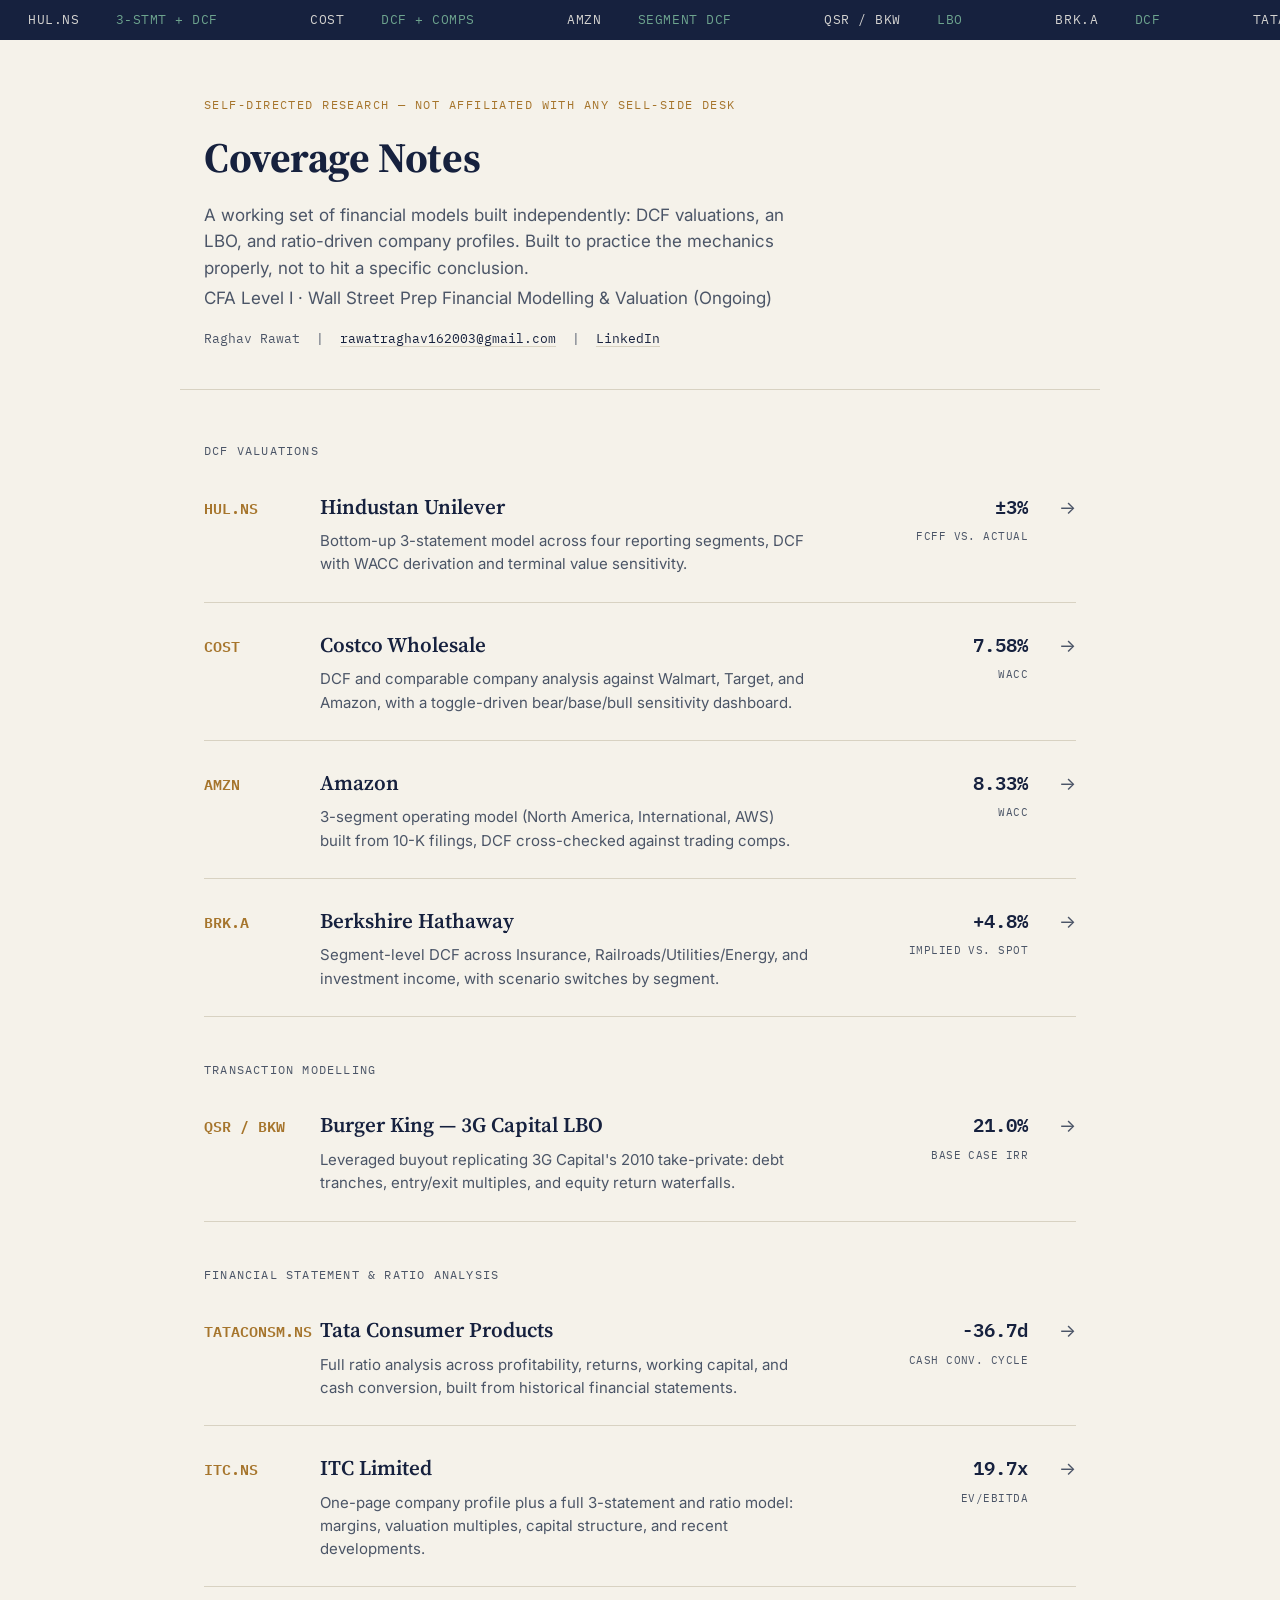
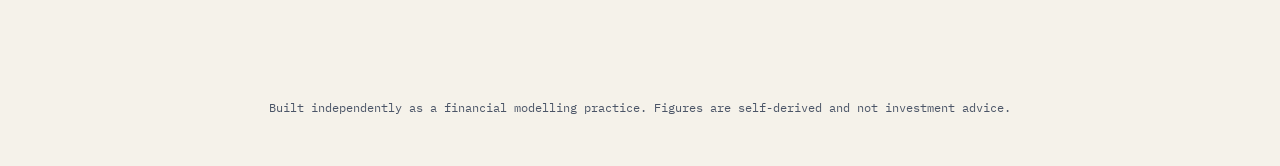
==== index.html @ a3c68723 "Add files via upload" ====
<!DOCTYPE html>
<html lang="en">
<head>
<meta charset="UTF-8">
<meta name="viewport" content="width=device-width, initial-scale=1.0">
<title>Raghav Rawat — Coverage Notes</title>
<link rel="stylesheet" href="style.css">
</head>
<body>

<div class="ticker-strip">
  <span>HUL.NS <span class="pos">3-STMT + DCF</span></span>
  <span>COST <span class="pos">DCF + COMPS</span></span>
  <span>AMZN <span class="pos">SEGMENT DCF</span></span>
  <span>QSR / BKW <span class="pos">LBO</span></span>
  <span>BRK.A <span class="pos">DCF</span></span>
  <span>TATACONSM.NS <span class="pos">RATIO ANALYSIS</span></span>
  <span>ITC.NS <span class="pos">PROFILE + RATIOS</span></span>
</div>

<div class="masthead">
  <p class="eyebrow">Self-Directed Research — Not Affiliated With Any Sell-Side Desk</p>
  <h1>Coverage Notes</h1>
  <p class="dek">A working set of financial models built independently: DCF valuations, an LBO, and ratio-driven company profiles. Built to practice the mechanics properly, not to hit a specific conclusion.</p>
  <p class="dek">CFA Level I &middot; Wall Street Prep Financial Modelling &amp; Valuation (Ongoing)</p>
  <p class="byline">Raghav Rawat &nbsp;|&nbsp; <a href="mailto:rawatraghav162003@gmail.com">rawatraghav162003@gmail.com</a> &nbsp;|&nbsp; <a href="https://linkedin.com/in/YOUR-LINKEDIN-HANDLE">LinkedIn</a></p>
</div>

<div class="coverage">

  <p class="section-label">DCF Valuations</p>

  <a class="coverage-note" href="models/hul.html">
    <span class="ticker">HUL.NS</span>
    <span class="body">
      <h2>Hindustan Unilever</h2>
      <p>Bottom-up 3-statement model across four reporting segments, DCF with WACC derivation and terminal value sensitivity.</p>
    </span>
    <span class="metric"><span class="val">±3%</span><span class="lbl">FCFF vs. Actual</span></span>
    <span class="arrow">→</span>
  </a>

  <a class="coverage-note" href="models/costco.html">
    <span class="ticker">COST</span>
    <span class="body">
      <h2>Costco Wholesale</h2>
      <p>DCF and comparable company analysis against Walmart, Target, and Amazon, with a toggle-driven bear/base/bull sensitivity dashboard.</p>
    </span>
    <span class="metric"><span class="val">7.58%</span><span class="lbl">WACC</span></span>
    <span class="arrow">→</span>
  </a>

  <a class="coverage-note" href="models/amazon.html">
    <span class="ticker">AMZN</span>
    <span class="body">
      <h2>Amazon</h2>
      <p>3-segment operating model (North America, International, AWS) built from 10-K filings, DCF cross-checked against trading comps.</p>
    </span>
    <span class="metric"><span class="val">8.33%</span><span class="lbl">WACC</span></span>
    <span class="arrow">→</span>
  </a>

  <a class="coverage-note" href="models/berkshire.html">
    <span class="ticker">BRK.A</span>
    <span class="body">
      <h2>Berkshire Hathaway</h2>
      <p>Segment-level DCF across Insurance, Railroads/Utilities/Energy, and investment income, with scenario switches by segment.</p>
    </span>
    <span class="metric"><span class="val">+4.8%</span><span class="lbl">Implied vs. Spot</span></span>
    <span class="arrow">→</span>
  </a>

  <p class="section-label">Transaction Modelling</p>

  <a class="coverage-note" href="models/burger-king.html">
    <span class="ticker">QSR / BKW</span>
    <span class="body">
      <h2>Burger King — 3G Capital LBO</h2>
      <p>Leveraged buyout replicating 3G Capital's 2010 take-private: debt tranches, entry/exit multiples, and equity return waterfalls.</p>
    </span>
    <span class="metric"><span class="val">21.0%</span><span class="lbl">Base Case IRR</span></span>
    <span class="arrow">→</span>
  </a>

  <p class="section-label">Financial Statement &amp; Ratio Analysis</p>

  <a class="coverage-note" href="models/tata-consumer.html">
    <span class="ticker">TATACONSM.NS</span>
    <span class="body">
      <h2>Tata Consumer Products</h2>
      <p>Full ratio analysis across profitability, returns, working capital, and cash conversion, built from historical financial statements.</p>
    </span>
    <span class="metric"><span class="val">-36.7d</span><span class="lbl">Cash Conv. Cycle</span></span>
    <span class="arrow">→</span>
  </a>

  <a class="coverage-note" href="models/itc.html">
    <span class="ticker">ITC.NS</span>
    <span class="body">
      <h2>ITC Limited</h2>
      <p>One-page company profile plus a full 3-statement and ratio model: margins, valuation multiples, capital structure, and recent developments.</p>
    </span>
    <span class="metric"><span class="val">19.7x</span><span class="lbl">EV/EBITDA</span></span>
    <span class="arrow">→</span>
  </a>

</div>

<footer class="site-footer">Built independently as a financial modelling practice. Figures are self-derived and not investment advice.</footer>

</body>
</html>
---- style.css ----
@import url('https://fonts.googleapis.com/css2?family=Source+Serif+4:opsz,wght@8..60,400;8..60,600;8..60,700&family=IBM+Plex+Mono:wght@400;500;600&family=Inter:wght@400;500;600&display=swap');

:root {
  --paper: #F5F2EA;
  --paper-raised: #FBF9F3;
  --ink: #16213E;
  --ink-soft: #4B5567;
  --rule: #D8D2C2;
  --gold: #A6752C;
  --green: #2F6B4F;
  --red: #8C3B3B;
}

* { box-sizing: border-box; }

body {
  margin: 0;
  background: var(--paper);
  color: var(--ink);
  font-family: 'Inter', -apple-system, sans-serif;
  font-size: 16px;
  line-height: 1.55;
}

a { color: var(--ink); text-decoration: none; }

.mono {
  font-family: 'IBM Plex Mono', monospace;
}

.serif {
  font-family: 'Source Serif 4', serif;
}

/* Ticker strip */
.ticker-strip {
  background: var(--ink);
  color: var(--paper);
  font-family: 'IBM Plex Mono', monospace;
  font-size: 13px;
  letter-spacing: 0.04em;
  padding: 10px 0;
  overflow: hidden;
  white-space: nowrap;
}
.ticker-strip span {
  display: inline-block;
  padding: 0 28px;
  opacity: 0.85;
}
.ticker-strip span.pos { color: #8FD6AE; }
.ticker-strip span.neg { color: #E3A3A3; }

/* Header / masthead */
.masthead {
  max-width: 920px;
  margin: 0 auto;
  padding: 56px 24px 28px;
  border-bottom: 1px solid var(--rule);
}
.masthead .eyebrow {
  font-family: 'IBM Plex Mono', monospace;
  font-size: 12px;
  letter-spacing: 0.12em;
  text-transform: uppercase;
  color: var(--gold);
  margin: 0 0 10px;
}
.masthead h1 {
  font-family: 'Source Serif 4', serif;
  font-weight: 700;
  font-size: 42px;
  margin: 0 0 12px;
  letter-spacing: -0.01em;
}
.masthead p.dek {
  font-size: 17px;
  color: var(--ink-soft);
  max-width: 620px;
  margin: 0 0 4px;
}
.masthead .byline {
  font-family: 'IBM Plex Mono', monospace;
  font-size: 12.5px;
  color: var(--ink-soft);
  margin-top: 18px;
}
.masthead .byline a { border-bottom: 1px solid var(--rule); }
.masthead .byline a:hover { border-color: var(--ink); }

/* Coverage list (index page) */
.coverage {
  max-width: 920px;
  margin: 0 auto;
  padding: 8px 24px 80px;
}
.coverage-note {
  display: grid;
  grid-template-columns: 96px 1fr 200px 28px;
  align-items: baseline;
  gap: 20px;
  padding: 26px 0;
  border-bottom: 1px solid var(--rule);
  transition: padding-left 0.15s ease;
}
.coverage-note:hover { padding-left: 6px; }
.coverage-note .ticker {
  font-family: 'IBM Plex Mono', monospace;
  font-weight: 600;
  font-size: 15px;
  color: var(--gold);
}
.coverage-note .body h2 {
  font-family: 'Source Serif 4', serif;
  font-size: 21px;
  margin: 0 0 6px;
  font-weight: 600;
}
.coverage-note .body p {
  margin: 0;
  color: var(--ink-soft);
  font-size: 15px;
}
.coverage-note .metric {
  text-align: right;
  font-family: 'IBM Plex Mono', monospace;
}
.coverage-note .metric .val {
  font-size: 19px;
  font-weight: 600;
  display: block;
}
.coverage-note .metric .lbl {
  font-size: 11px;
  color: var(--ink-soft);
  letter-spacing: 0.04em;
  text-transform: uppercase;
}
.coverage-note .arrow {
  text-align: right;
  color: var(--ink-soft);
  font-size: 18px;
}
.coverage-note:hover .arrow { color: var(--gold); }

.section-label {
  font-family: 'IBM Plex Mono', monospace;
  font-size: 12px;
  letter-spacing: 0.1em;
  text-transform: uppercase;
  color: var(--ink-soft);
  margin: 44px 0 4px;
}

/* Model note page */
.note {
  max-width: 780px;
  margin: 0 auto;
  padding: 48px 24px 100px;
}
.note-header {
  display: flex;
  justify-content: space-between;
  align-items: flex-start;
  border-bottom: 2px solid var(--ink);
  padding-bottom: 18px;
  margin-bottom: 28px;
  flex-wrap: wrap;
  gap: 12px;
}
.note-header .ticker-block .ticker {
  font-family: 'IBM Plex Mono', monospace;
  font-weight: 600;
  font-size: 22px;
  color: var(--gold);
}
.note-header .ticker-block .name {
  font-family: 'Source Serif 4', serif;
  font-size: 26px;
  font-weight: 700;
  margin-top: 2px;
}
.note-header .tag {
  font-family: 'IBM Plex Mono', monospace;
  font-size: 11.5px;
  letter-spacing: 0.06em;
  text-transform: uppercase;
  color: var(--ink-soft);
  text-align: right;
}
.note .thesis {
  font-family: 'Source Serif 4', serif;
  font-size: 19px;
  line-height: 1.5;
  color: var(--ink);
  margin: 0 0 32px;
  padding-left: 16px;
  border-left: 3px solid var(--gold);
}

.grid-2 {
  display: grid;
  grid-template-columns: 1fr 1fr;
  gap: 28px;
  margin-bottom: 36px;
}
@media (max-width: 620px) { .grid-2 { grid-template-columns: 1fr; } }

.card {
  background: var(--paper-raised);
  border: 1px solid var(--rule);
  border-radius: 3px;
  padding: 20px 22px;
}
.card h3 {
  font-family: 'IBM Plex Mono', monospace;
  font-size: 12px;
  letter-spacing: 0.08em;
  text-transform: uppercase;
  color: var(--ink-soft);
  margin: 0 0 14px;
}
.card ul { margin: 0; padding-left: 18px; }
.card li { margin-bottom: 8px; font-size: 14.5px; }

.hero-metric {
  text-align: center;
  padding: 30px 20px;
  margin: 0 0 36px;
  background: var(--ink);
  border-radius: 4px;
}
.hero-metric .val {
  font-family: 'IBM Plex Mono', monospace;
  font-size: 44px;
  font-weight: 600;
  color: var(--paper);
  display: block;
}
.hero-metric .lbl {
  font-family: 'IBM Plex Mono', monospace;
  font-size: 12px;
  letter-spacing: 0.08em;
  text-transform: uppercase;
  color: #B9C2D4;
  margin-top: 6px;
  display: block;
}
.hero-metric .sub {
  color: #8FD6AE;
  font-family: 'IBM Plex Mono', monospace;
  font-size: 13px;
  margin-top: 8px;
  display: block;
}

table.sens {
  width: 100%;
  border-collapse: collapse;
  font-family: 'IBM Plex Mono', monospace;
  font-size: 13.5px;
  margin-bottom: 36px;
}
table.sens th, table.sens td {
  border: 1px solid var(--rule);
  padding: 9px 12px;
  text-align: right;
}
table.sens th {
  background: var(--ink);
  color: var(--paper);
  font-weight: 500;
  letter-spacing: 0.02em;
}
table.sens td:first-child, table.sens th:first-child { text-align: left; }
table.sens tr:nth-child(even) td { background: var(--paper-raised); }

.placeholder {
  background: #FCF3E3;
  border: 1px dashed var(--gold);
  color: #6B4E1B;
  font-size: 13.5px;
  padding: 10px 14px;
  border-radius: 3px;
  margin-bottom: 20px;
}

.download-row {
  display: flex;
  gap: 12px;
  margin-bottom: 40px;
  flex-wrap: wrap;
}
.btn {
  display: inline-block;
  font-family: 'IBM Plex Mono', monospace;
  font-size: 13px;
  padding: 11px 18px;
  border: 1px solid var(--ink);
  border-radius: 3px;
  color: var(--ink);
  transition: background 0.15s ease, color 0.15s ease;
}
.btn:hover { background: var(--ink); color: var(--paper); }
.btn.primary { background: var(--gold); border-color: var(--gold); color: var(--paper); }
.btn.primary:hover { background: #8B5F22; }

.note-footer {
  border-top: 1px solid var(--rule);
  padding-top: 18px;
  margin-top: 20px;
  font-family: 'IBM Plex Mono', monospace;
  font-size: 12.5px;
  color: var(--ink-soft);
}
.note-footer a { color: var(--gold); }

footer.site-footer {
  text-align: center;
  padding: 32px 24px 48px;
  font-family: 'IBM Plex Mono', monospace;
  font-size: 12px;
  color: var(--ink-soft);
}
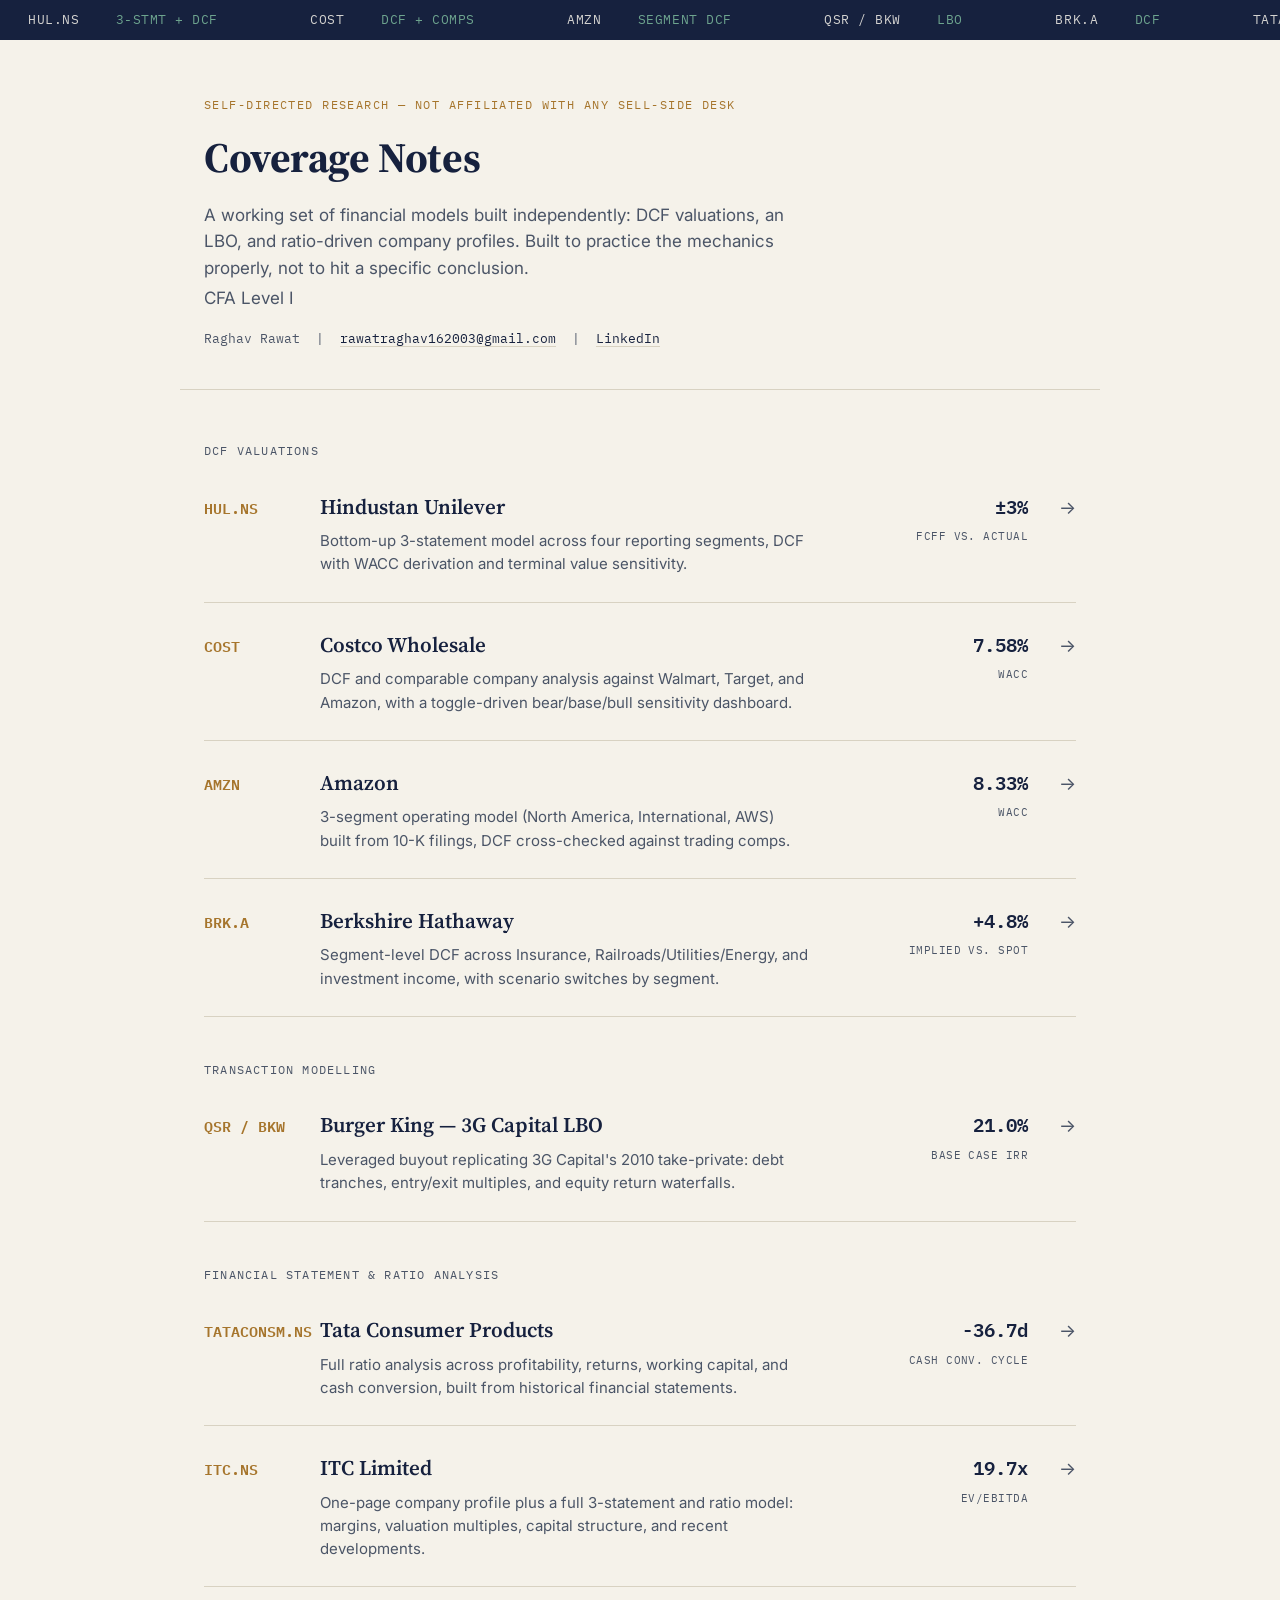
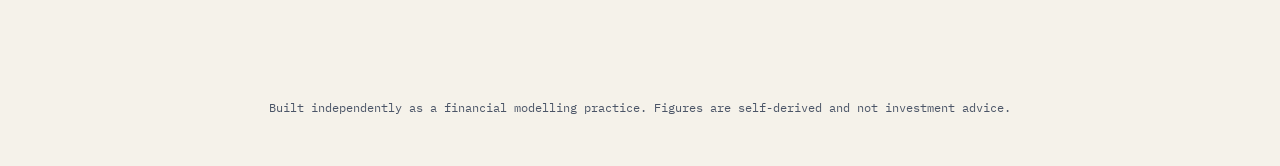
==== commit 90435ca5: "Update index.html" ====
--- a/index.html
+++ b/index.html
@@ -22,15 +22,15 @@
   <p class="eyebrow">Self-Directed Research — Not Affiliated With Any Sell-Side Desk</p>
   <h1>Coverage Notes</h1>
   <p class="dek">A working set of financial models built independently: DCF valuations, an LBO, and ratio-driven company profiles. Built to practice the mechanics properly, not to hit a specific conclusion.</p>
-  <p class="dek">CFA Level I &middot; Wall Street Prep Financial Modelling &amp; Valuation (Ongoing)</p>
-  <p class="byline">Raghav Rawat &nbsp;|&nbsp; <a href="mailto:rawatraghav162003@gmail.com">rawatraghav162003@gmail.com</a> &nbsp;|&nbsp; <a href="https://linkedin.com/in/YOUR-LINKEDIN-HANDLE">LinkedIn</a></p>
+  <p class="dek">CFA Level I</p>
+  <p class="byline">Raghav Rawat &nbsp;|&nbsp; <a href="mailto:rawatraghav162003@gmail.com">rawatraghav162003@gmail.com</a> &nbsp;|&nbsp; <a href="https://linkedin.com/in/rawatraghav-finance">LinkedIn</a></p>
 </div>
 
 <div class="coverage">
 
   <p class="section-label">DCF Valuations</p>
 
-  <a class="coverage-note" href="models/hul.html">
+  <a class="coverage-note" href="hul.html">
     <span class="ticker">HUL.NS</span>
     <span class="body">
       <h2>Hindustan Unilever</h2>
@@ -40,7 +40,7 @@
     <span class="arrow">→</span>
   </a>
 
-  <a class="coverage-note" href="models/costco.html">
+  <a class="coverage-note" href="costco.html">
     <span class="ticker">COST</span>
     <span class="body">
       <h2>Costco Wholesale</h2>
@@ -50,7 +50,7 @@
     <span class="arrow">→</span>
   </a>
 
-  <a class="coverage-note" href="models/amazon.html">
+  <a class="coverage-note" href="amazon.html">
     <span class="ticker">AMZN</span>
     <span class="body">
       <h2>Amazon</h2>
@@ -60,7 +60,7 @@
     <span class="arrow">→</span>
   </a>
 
-  <a class="coverage-note" href="models/berkshire.html">
+  <a class="coverage-note" href="berkshire.html">
     <span class="ticker">BRK.A</span>
     <span class="body">
       <h2>Berkshire Hathaway</h2>
@@ -72,7 +72,7 @@
 
   <p class="section-label">Transaction Modelling</p>
 
-  <a class="coverage-note" href="models/burger-king.html">
+  <a class="coverage-note" href="burger-king.html">
     <span class="ticker">QSR / BKW</span>
     <span class="body">
       <h2>Burger King — 3G Capital LBO</h2>
@@ -84,7 +84,7 @@
 
   <p class="section-label">Financial Statement &amp; Ratio Analysis</p>
 
-  <a class="coverage-note" href="models/tata-consumer.html">
+  <a class="coverage-note" href="tata-consumer.html">
     <span class="ticker">TATACONSM.NS</span>
     <span class="body">
       <h2>Tata Consumer Products</h2>
@@ -94,7 +94,7 @@
     <span class="arrow">→</span>
   </a>
 
-  <a class="coverage-note" href="models/itc.html">
+  <a class="coverage-note" href="itc.html">
     <span class="ticker">ITC.NS</span>
     <span class="body">
       <h2>ITC Limited</h2>
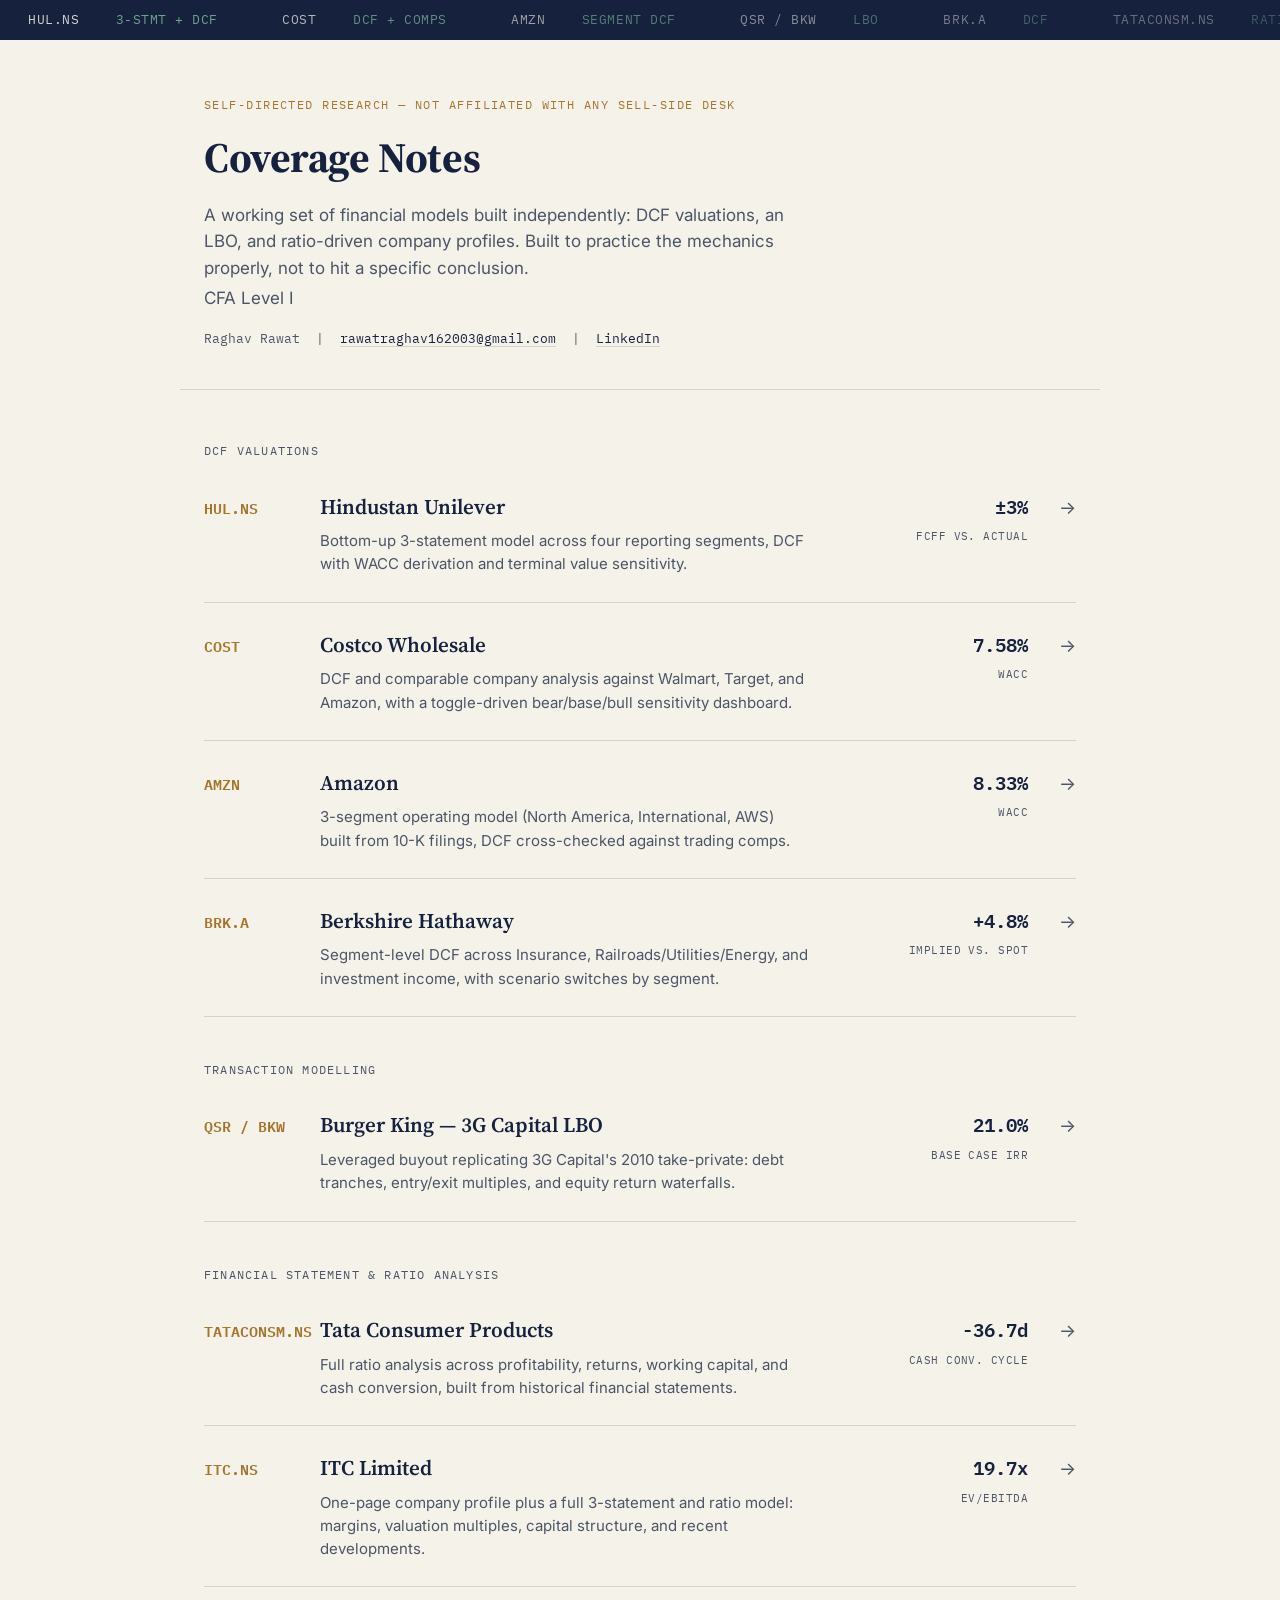
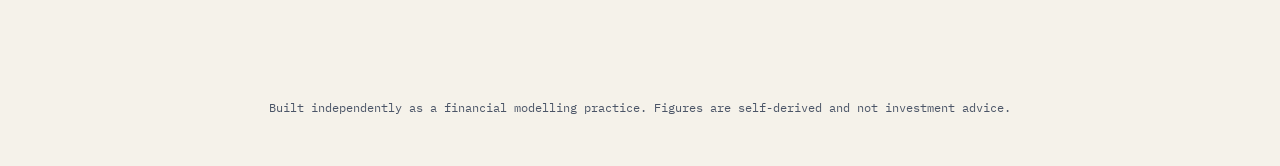
==== commit d39df72d: "Update index.html" ====
--- a/index.html
+++ b/index.html
@@ -9,13 +9,13 @@
 <body>
 
 <div class="ticker-strip">
-  <span>HUL.NS <span class="pos">3-STMT + DCF</span></span>
-  <span>COST <span class="pos">DCF + COMPS</span></span>
-  <span>AMZN <span class="pos">SEGMENT DCF</span></span>
-  <span>QSR / BKW <span class="pos">LBO</span></span>
-  <span>BRK.A <span class="pos">DCF</span></span>
-  <span>TATACONSM.NS <span class="pos">RATIO ANALYSIS</span></span>
-  <span>ITC.NS <span class="pos">PROFILE + RATIOS</span></span>
+  <span>HUL.NS <span class="pos">3-STMT + DCF</span>
+  <span>COST <span class="pos">DCF + COMPS</span>
+  <span>AMZN <span class="pos">SEGMENT DCF</span>
+  <span>QSR / BKW <span class="pos">LBO</span>
+  <span>BRK.A <span class="pos">DCF</span>
+  <span>TATACONSM.NS <span class="pos">RATIO ANALYSIS</span>
+  <span>ITC.NS <span class="pos">PROFILE + RATIOS</span>
 </div>
 
 <div class="masthead">
@@ -40,7 +40,7 @@
     <span class="arrow">→</span>
   </a>
 
-  <a class="coverage-note" href="costco.html">
+  <a class="coverage-note" href="costco-dashboard.html">
     <span class="ticker">COST</span>
     <span class="body">
       <h2>Costco Wholesale</h2>
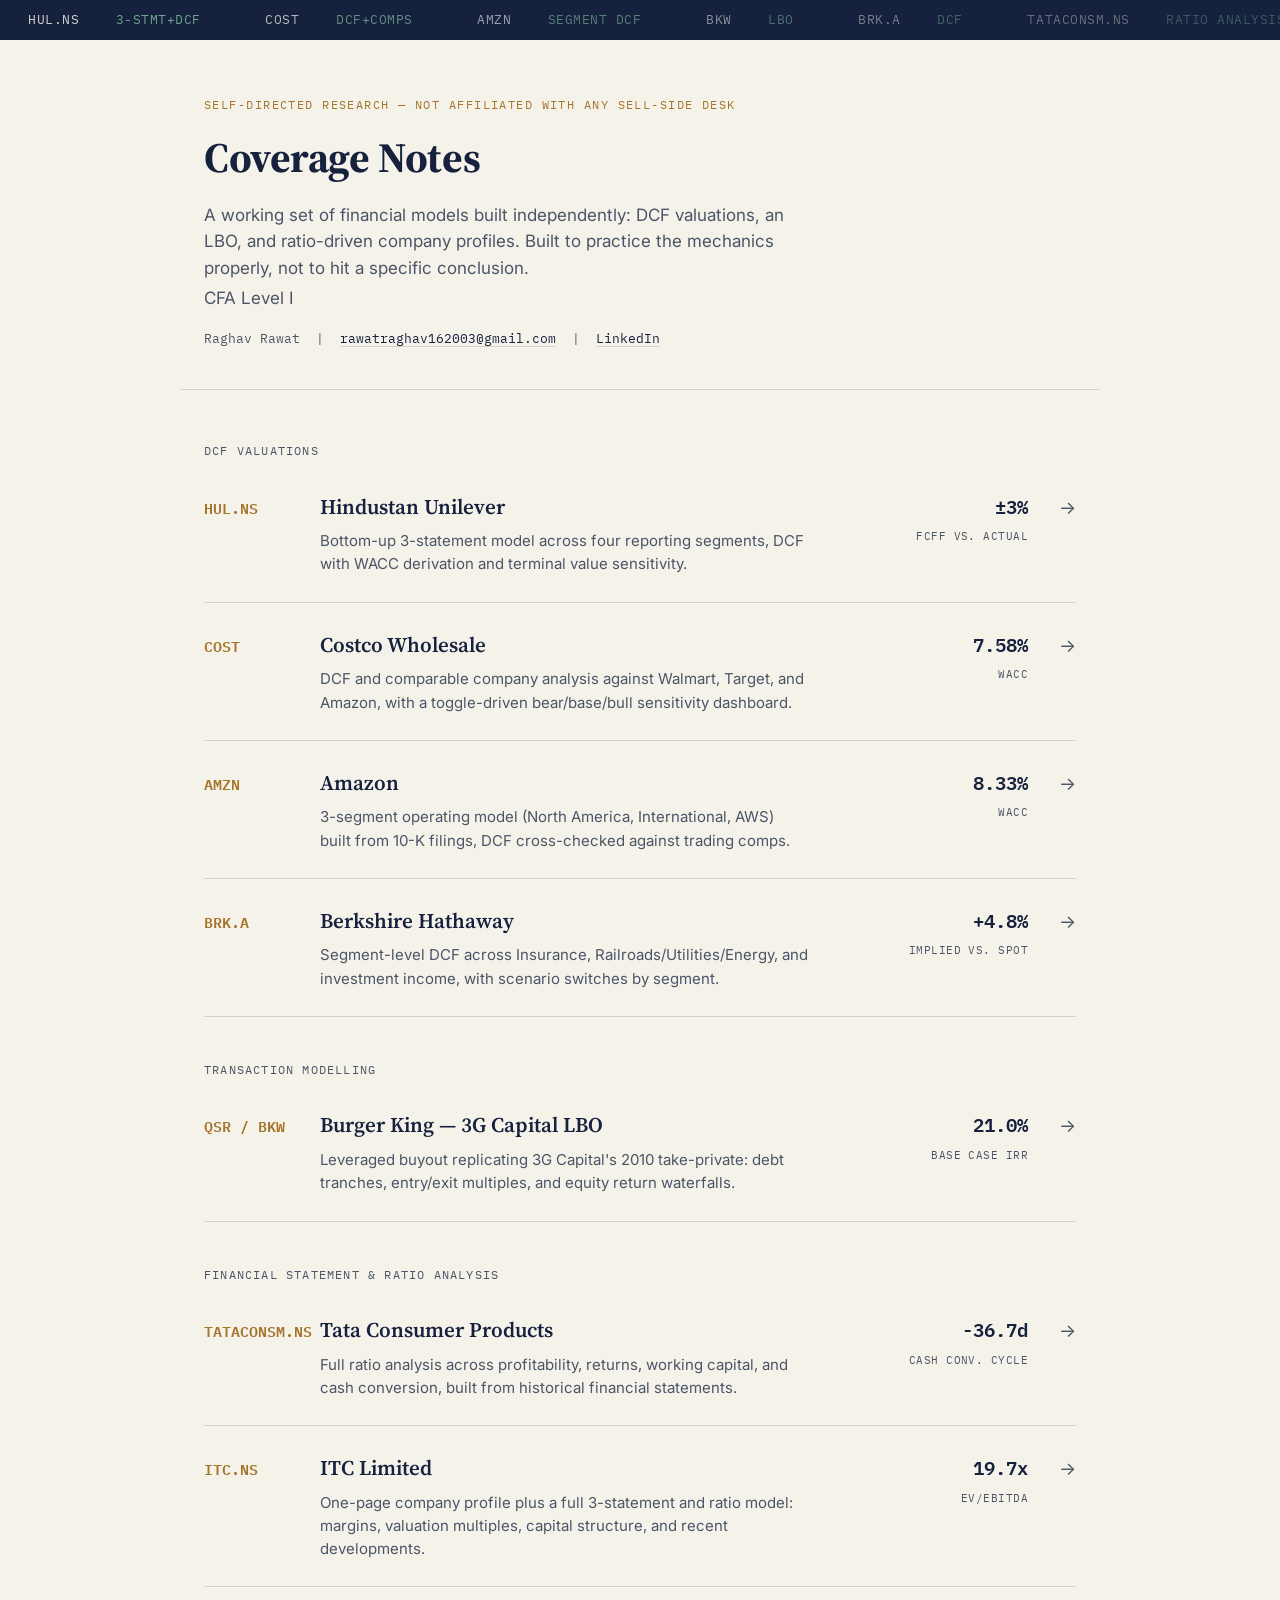
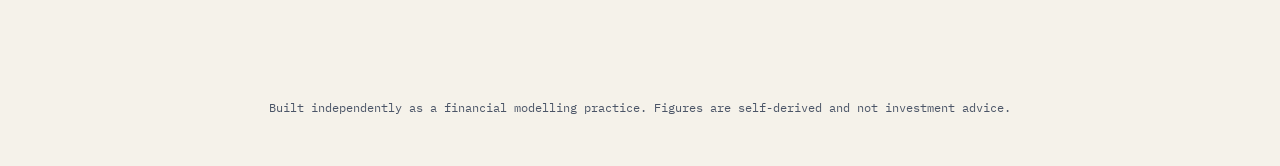
==== commit b491a894: "Update index.html" ====
--- a/index.html
+++ b/index.html
@@ -9,13 +9,13 @@
 <body>
 
 <div class="ticker-strip">
-  <span>HUL.NS <span class="pos">3-STMT + DCF</span>
-  <span>COST <span class="pos">DCF + COMPS</span>
+  <span>HUL.NS <span class="pos">3-STMT+DCF</span>
+  <span>COST <span class="pos">DCF+COMPS</span>
   <span>AMZN <span class="pos">SEGMENT DCF</span>
-  <span>QSR / BKW <span class="pos">LBO</span>
+  <span>BKW <span class="pos">LBO</span>
   <span>BRK.A <span class="pos">DCF</span>
   <span>TATACONSM.NS <span class="pos">RATIO ANALYSIS</span>
-  <span>ITC.NS <span class="pos">PROFILE + RATIOS</span>
+  <span>ITC.NS <span class="pos">PROFILE+RATIOS</span>
 </div>
 
 <div class="masthead">
